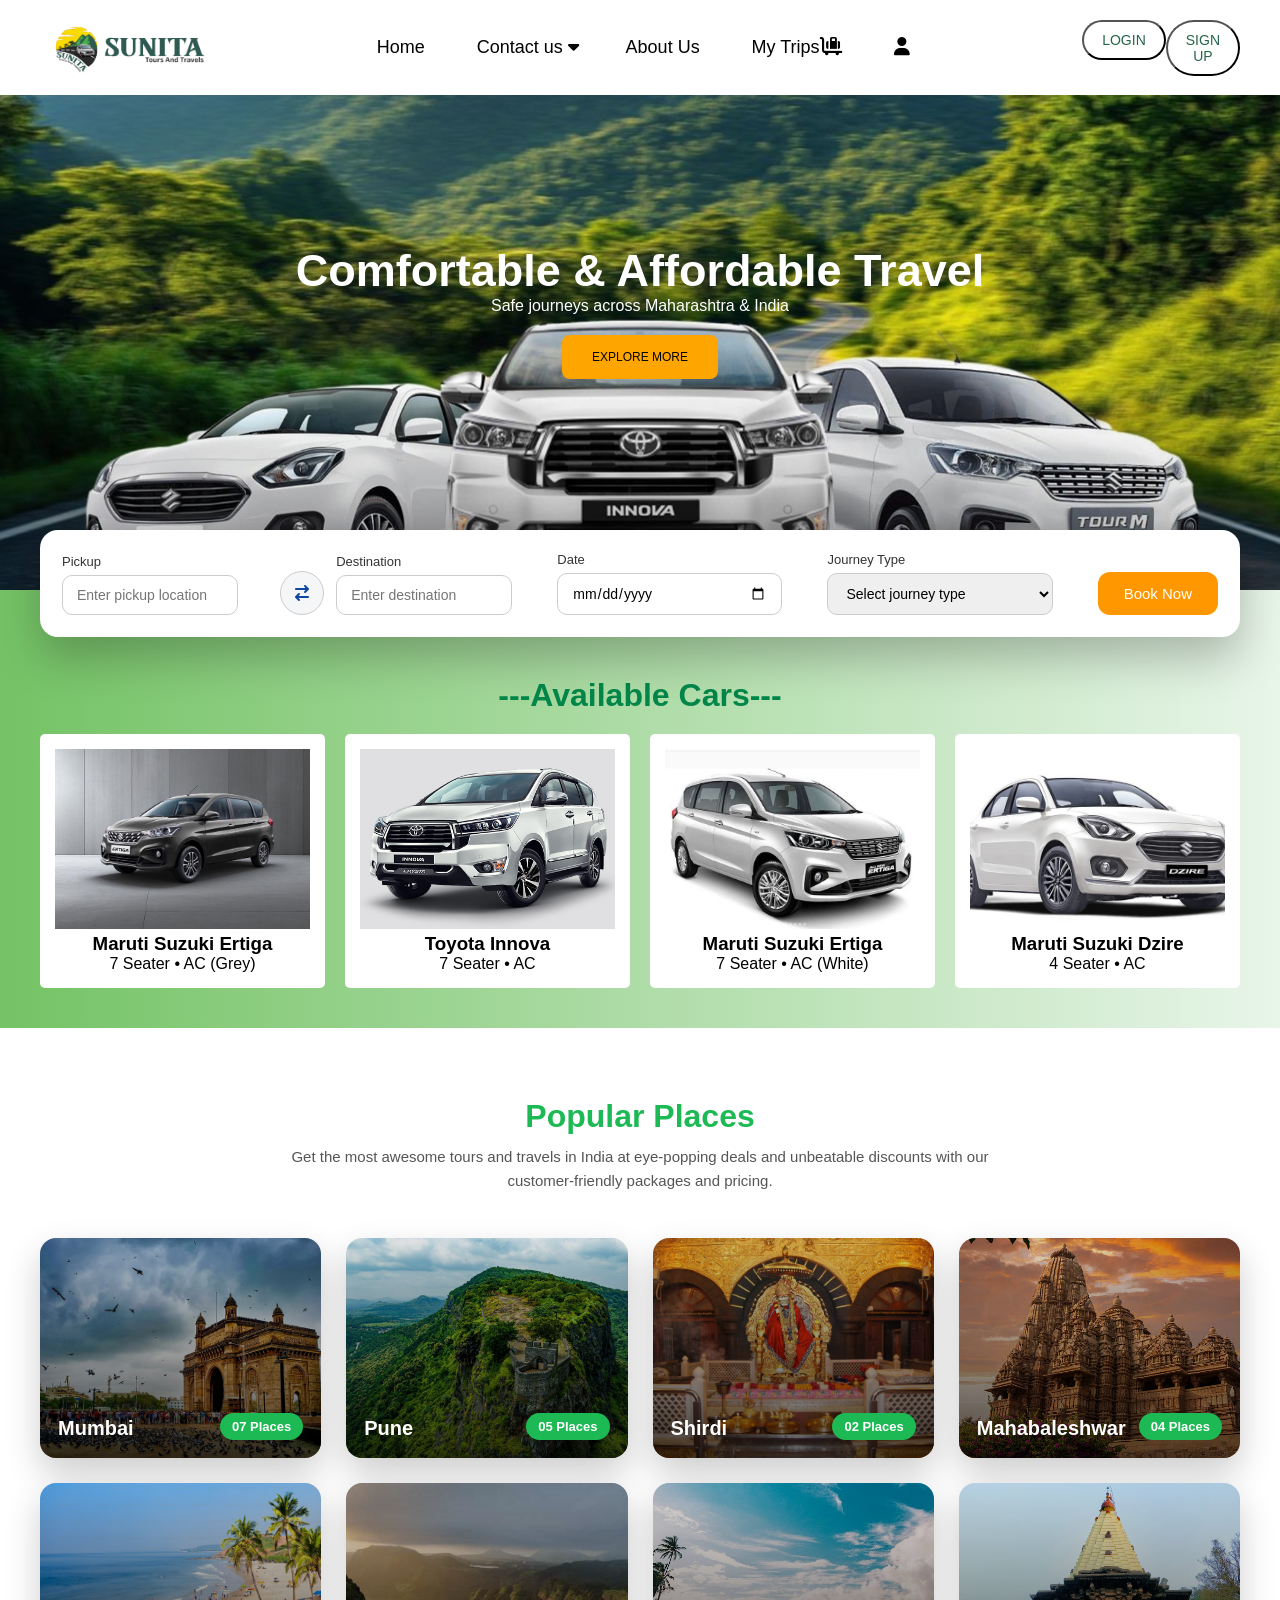
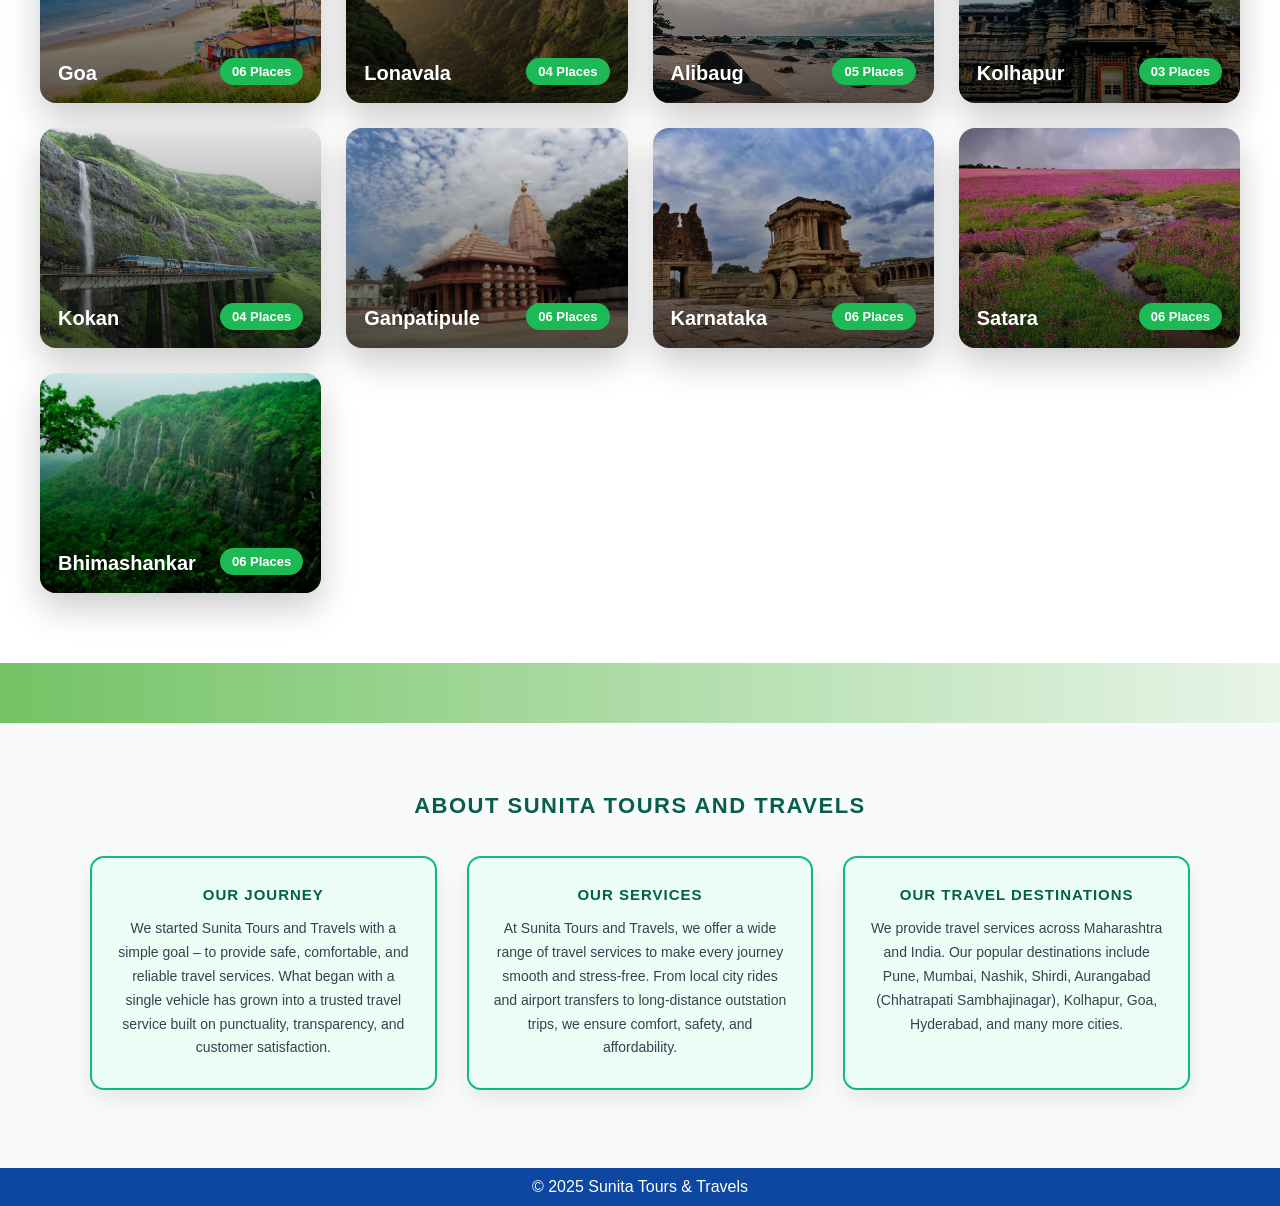
==== index.html @ f8dcc21a "Update index.html" ====
<!DOCTYPE html>
<html lang="en">
<head>
  <meta charset="UTF-8">
  <meta name="viewport" content="width=device-width, initial-scale=1, maximum-scale=1">
  <title>Sunita Tours & Travels</title>
  <link rel="stylesheet" href="css/style.css">
  <link rel="stylesheet" href="css/about-us.css">
  <link rel="stylesheet"
    href="https://cdnjs.cloudflare.com/ajax/libs/font-awesome/6.5.0/css/all.min.css">
     <link rel="stylesheet" href="css/responsive.css">
</head>
<body>

<!-- HEADER -->
<header>
  <img src="images/logo.jpg" alt="Sunita">

    <div class="outer nav-links" id="navLinks">

        <a href="index.html">Home</a>
        
        <div class="dropdown">
            <button class="dropbtn">Contact us <i><i class="fa-solid fa-caret-down"></i></i></button>
            <div class="dropdown-content">
                <a href="tel:+918796309328">📞 Call</a>
                <a href="https://wa.me/8850814933" target="_blank">💬 WhatsApp</a>
            </div>
        </div>

        <a href="#about-us">About Us</a>
        <a href="my-trips.html">My Trips<i class="fa-solid fa-cart-flatbed-suitcase"></i></a>
        <div class="profile"><a href="my-profile.html"><i class="fa-solid fa-user"></i></a></div> 
        <button id="logoutBtn" onclick="logout()" style="display:none">LOGOUT</button>
    </div>

    
  </div>
    <div class="signup">
        <a href="login.html"><button>LOGIN</button></a>
        <a href="signup.html"><button>SIGN UP</button></a>
    </div>
    <button class="hamburger" id="hamburger">
      <span></span>
      <span></span>
      <span></span>
    </button>


</header>

<!-- HERO SECTION -->
<section class="hero">
  <h1>Comfortable & Affordable Travel</h1>
  <p>Safe journeys across Maharashtra & India</p>
  <a href="#places"><button class="main-btn">EXPLORE MORE</button></a>
</section>

<!-- SEARCH / BOOKING BAR -->
<section class="search-bar-section">
  <form class="search-bar" id="searchForm">

    <div class="location-group">

      <!-- PICKUP -->
      <div class="search-field pickup-field">
        <label>Pickup</label>
        <input type="text" id="pickup" name = "pickup" placeholder="Enter pickup location" autocomplete="off">
        <div class="suggestions" id="pickupSuggestions"></div>
      </div>
      
      <div class="swap-icon" id="swapBtn">
        <i class="fa-solid fa-arrow-right-arrow-left"></i>
      </div>

      <!-- DESTINATION -->
      <div class="search-field">
        <label>Destination</label>
        <input type="text" id="destination" name="destination" placeholder="Enter destination" autocomplete="off">
        <div class="suggestions" id="destinationSuggestions"></div>
      </div>

    </div>


    <!-- DATE -->
    <div class="search-field">
      <label>Date</label>
      <input type="date" name="date" required>
    </div>

    <!-- JOURNEY TYPE -->
    <div class="search-field">
      <label>Journey Type</label>
      <select name="journeyType" required>
        <option value="">Select journey type</option>
        <option value="One Way">One Way (Only Drop)</option>
        <option value="Two Way">Two Way (Drop & Return)</option>
      </select>
    </div>

    <!-- BUTTON -->
    <div class="search-btn">
      <button type="submit">Book Now</button>
    </div>

  </form>
</section>



<!-- AVAILABLE CARS -->
<section id="cars" class="cars">
  <h2>---Available Cars---</h2>

  <div class="car-grid">
    <div class="car-card" data-details="Maruti Suzuki Ertiga Diesel AC MH46BU7698">
      <img src="images/ertigaGrey.avif">
      <h3>Maruti Suzuki Ertiga</h3>
      <p>7 Seater • AC (Grey)</p>
      
    </div>

    <div class="car-card" data-details="Toyota Innovav Crysta Diesel AC MH47BL7272">
      <img src="images/innovaWhite.avif">
      <h3>Toyota Innova</h3>
      <p>7 Seater • AC</p>
      
    </div>

    <div class="car-card" data-details="Maruti Suzuki Ertiga Diesel AC MH45AE1333">
      <img src="images/ertigaWhite.avif">
      <h3>Maruti Suzuki Ertiga</h3>
      <p>7 Seater • AC (White)</p>
      
    </div>

    <div class="car-card" data-details="Maruti Suzuki Dzire Diesel AC MH05EL7810">
      <img src="images/marutiSuzuki.jpg">
      <h3>Maruti Suzuki Dzire</h3>
      <p>4 Seater • AC</p>
      
    </div>
  </div>
</section>

<!-- POPULAR PLACES SECTION -->
<section class="popular-places" id="places">

  <h2 class="section-title">Popular Places</h2>
  <p class="section-subtitle">
    Get the most awesome tours and travels in India at eye-popping deals
    and unbeatable discounts with our customer-friendly packages and pricing.
  </p>

  <div class="places-grid">

    <!-- PLACE 1 -->
    <div class="place-card">
      <img src="images/mumbai.jpg" alt="Mumbai">
      <div class="place-overlay">
        <h3>Mumbai</h3>
        <span class="badge">07 Places</span>
      </div>
    </div>

    <!-- PLACE 2 -->
    <div class="place-card">
      <img src="images/pune.jpg" alt="Pune">
      <div class="place-overlay">
        <h3>Pune</h3>
        <span class="badge">05 Places</span>
      </div>
    </div>

    <!-- PLACE 3 -->
    <div class="place-card">
      <img src="images/shirdi.jpg" alt="Shirdi">
      <div class="place-overlay">
        <h3>Shirdi</h3>
        <span class="badge">02 Places</span>
      </div>
    </div>

    <!-- PLACE 4 -->
    <div class="place-card">
      <img src="images/mahabaleshwar.jpg" alt="Mahabaleshwar">
      <div class="place-overlay">
        <h3>Mahabaleshwar</h3>
        <span class="badge">04 Places</span>
      </div>
    </div>

    <!-- PLACE 5 -->
    <div class="place-card">
      <img src="images/goa.jpg" alt="Goa">
      <div class="place-overlay">
        <h3>Goa</h3>
        <span class="badge">06 Places</span>
      </div>
    </div>

    

   <!-- 6 -->
    <div class="place-card">
      <img src="images/lonavala.jpg" alt="Lonavala">
      <div class="place-overlay">
        <h3>Lonavala</h3>
        <span class="badge">04 Places</span>
      </div>
    </div>

  <!-- 7 -->
  <div class="place-card">
    <img src="images/alibaug.jpg" alt="Alibaug">
    <div class="place-overlay">
      <h3>Alibaug</h3>
      <span class="badge">05 Places</span>
    </div>
  </div>

  <!-- 8 -->
  <div class="place-card">
    <img src="images/kolhapur.jpg" alt="Kolhapur">
    <div class="place-overlay">
      <h3>Kolhapur</h3>
      <span class="badge">03 Places</span>
    </div>
  </div>

  <!-- 9 -->
  <div class="place-card">
    <img src="images/kokan.jpg" alt="Kokan">
    <div class="place-overlay">
      <h3>Kokan</h3>
      <span class="badge">04 Places</span>
    </div>
  </div>

  <!-- 10 -->
  <div class="place-card">
    <img src="images/ganpatipule.jpg" alt="Ganpatipule">
    <div class="place-overlay">
      <h3>Ganpatipule</h3>
      <span class="badge">06 Places</span>
    </div>
  </div>

  <!-- 11 -->
  <div class="place-card">
    <img src="images/karnataka.jpg" alt="Karnataka">
    <div class="place-overlay">
      <h3>Karnataka</h3>
      <span class="badge">06 Places</span>
    </div>
  </div>

  <!-- 12 -->
  <div class="place-card">
    <img src="images/satara.jpg" alt="Satara">
    <div class="place-overlay">
      <h3>Satara</h3>
      <span class="badge">06 Places</span>
    </div>
  </div>

  <!-- 13 -->
  <div class="place-card">
    <img src="images/bhimashankar.jpg" alt="Bhimashankar">
    <div class="place-overlay">
      <h3>Bhimashankar</h3>
      <span class="badge">06 Places</span>
    </div>
  </div>

  </div>
</section>

<!-- ABOUT SECTION -->
<section class="about-section" id="about-us">

  <h2 class="about-title">ABOUT SUNITA TOURS AND TRAVELS</h2>

  <div class="about-container">

    <!-- OUR JOURNEY -->
    <div class="about-card">
      <h3>OUR JOURNEY</h3>
      <p>
        We started Sunita Tours and Travels with a simple goal –
        to provide safe, comfortable, and reliable travel services.
        What began with a single vehicle has grown into a trusted
        travel service built on punctuality, transparency,
        and customer satisfaction.
      </p>
    </div>

    <!-- OUR SERVICES (HIGHLIGHTED) -->
    <div class="about-card highlight">
      <h3>OUR SERVICES</h3>
      <p>
        At Sunita Tours and Travels, we offer a wide range of travel
        services to make every journey smooth and stress-free.
        From local city rides and airport transfers to long-distance
        outstation trips, we ensure comfort, safety, and affordability.
      </p>
    </div>

    <!-- OUR DESTINATIONS -->
    <div class="about-card">
      <h3>OUR TRAVEL DESTINATIONS</h3>
      <p>
        We provide travel services across Maharashtra and India.
        Our popular destinations include Pune, Mumbai, Nashik,
        Shirdi, Aurangabad (Chhatrapati Sambhajinagar),
        Kolhapur, Goa, Hyderabad, and many more cities.
      </p>
    </div>

  </div>

</section>

<footer>

  <p>© 2025 Sunita Tours & Travels</p>
</footer>
<script src="config.js"></script>

<script src="js/osrm.js"></script>
  <!-- ✅ HAMBURGER SCRIPT (FIX) -->
<script>
  document.addEventListener("DOMContentLoaded", () => {
    const hamburger = document.getElementById("hamburger");
    const navLinks = document.getElementById("navLinks");

    if (!hamburger || !navLinks) return;

    hamburger.addEventListener("click", () => {
      navLinks.classList.toggle("active");
    });
  });
</script>

</body>
</html>
<script src="js/main.js"></script>

</body>
</html>
---- css/style.css ----
* {
  margin: 0;
  padding: 0;
  font-family: BlinkMacSystemFont, "Segoe UI", sans-serif
  
}

body {
  min-height: 100vh;
  background: linear-gradient(to right, #74c365, #e8f5e9);
}

/* HEADER */
header {
  background: white;
  min-height: 50px;
  color: black;
  padding: 15px 40px;
  display: flex;
  align-items: center;
}

header img{
    display: inline;
    width: 15%;
}

.outer{
  width: 60%;
  display: flex;
}
.outer a {
  color: black;
  margin-right: 15px;
  text-decoration: none;
  font-size: 18px;
}

header .outer a :hover{
  text-decoration: underline black;
}
header .outer{
  justify-content: space-evenly;
  margin: 0% 10%;

}

header .signup{
  display: flex;
    justify-self: flex-end;
    width: 15%;
  
    
}
header .signup a button{
    color: #26664b;
    background-color: transparent;
    padding: 10px 18px 10px 18px;
    border-radius: 30px;
    font-size: 14px;
    
}

.signup button:hover{
  background-color: #018749;
  color: white;
  border: none;
}


/* DROPDOWN */
.dropdown {
  display: inline-block;
  
}

.dropbtn {
  background: none;
  color: black;
  border: none;
  cursor: pointer;
  font-size: 18px;
}

.dropbtn i{
  margin-right: 5px;
}
.dropdown-content {
  display: none;
  position: absolute;
  background: white;
}

.dropdown-content a {
  display: block;
  padding: 10px;
  color: black;
  text-decoration: none;

}

.dropdown:hover .dropdown-content {
  display: block;
}

/* HERO */
.hero {
  background: url("../images/hero_image2.jpg") center/cover no-repeat;
  height: 55vh;
  width: auto;
  color: white;
  text-align: center;
  padding-top: 150px;
  margin-top: 0px;
  
}

.hero h1 {
  font-size: 45px;
}

.main-btn {
  padding: 15px 30px;
  font-size: 12px;
  background: orange;
  border: none;
  margin-top: 20px;
  border-radius: 8px;
}

/* SEARCH BAR SECTION */
.search-bar-section {
  position: relative;
  margin-top: -60px;
  padding: 0 20px;
  z-index: 5;
}


/* MAIN BAR */
.search-bar {
  max-width: 1200px;
  margin: auto;
  background: #fff;
  padding: 22px;
  border-radius: 18px;
  display: flex;
  align-items: flex-end;
  gap: 45px;
  box-shadow: 0 20px 45px rgba(0, 0, 0, 0.25);
}

/* FIELD */
.search-field {
  flex: 1;
}

.search-field label {
  display: block;
  font-size: 13px;
  margin-bottom: 6px;
  color: #333;
}


.search-field input,
.search-field select {
  width: 100%;
  padding: 11px 14px;
  border-radius: 10px;
  border: 1px solid #ccc;
  font-size: 14px;
  gap: 14px;
}


.search-field input:focus,
.search-field select:focus {
  outline: none;
  border-color: #74c365;
}

.location-group {
  display: flex;
  align-items: flex-end;
  gap: 12px;
  flex: 2; /* takes more space than other fields */
}



/* Suggestions dropdown */
.suggestions {
  position: absolute;
  top: 100%;
  left: 0;
  right: 0;
  background: #fff;
  border-radius: 10px;
  box-shadow: 0 12px 30px rgba(0,0,0,0.2);
  z-index: 999;
  max-height: 260px;
  overflow-y: auto;
  display: none;
}

/* Suggestion item */
.suggestion-item {
  padding: 12px;
  cursor: pointer;
  display: flex;
  gap: 10px;
  align-items: center;
  border-bottom: 1px solid #eee;
}

.suggestion-item:last-child {
  border-bottom: none;
}

.suggestion-item i {
  color: #0d47a1;
}

.suggestion-item:hover {
  background: #f4f6f8;
}

/* Ensure parent is relative */
.search-field {
  position: relative;
}


/* swap icon */
.swap-icon {
  width: 44px;
  height: 44px;
  border-radius: 50%;
  background: #f4f6f8;
  border: 1px solid #ccc;
  display: flex;
  align-items: center;
  justify-content: center;
  cursor: pointer;
  transition: 0.3s;
  margin-left: 30px;
}

.swap-icon i {
  font-size: 16px;
  color: #0d47a1;
}

.swap-icon:hover {
  background: #0d47a1;
}

.swap-icon:hover i {
  color: #fff;
}

/* BUTTON */
.search-btn button {
  padding: 13px 26px;
  background: #ff9800;
  color: white;
  border: none;
  border-radius: 12px;
  font-size: 15px;
  cursor: pointer;
  transition: 0.3s;
  white-space: nowrap;
}

.search-btn button:hover {
  background: #e68900;
}

/* RESPONSIVE FIX */
@media (max-width: 1000px) {
  .search-bar {
    flex-wrap: wrap;
  }

  .swap-icon {
    order: 3;
    margin: 10px auto 0;
  }

  .search-btn {
    width: 100%;
  }

  .search-btn button {
    width: 100%;
  }
}

@media (max-width: 500px) {
  .search-bar-section {
    margin-top: -40px;
  }
}


/* CARS */
.cars {
  padding: 40px;
  text-align: center;

}

.cars h2{
  font-size: 32px;
  color: #018749;
  margin-bottom: 20px;
}
.car-grid {
  display: grid;
  grid-template-columns: repeat(auto-fit, minmax(250px, 1fr));
  gap: 20px;
  border-radius: 15px;
}

.car-card {
  background: white;
  padding: 15px;
  border-radius: 5px;
}

.car-card img {
  width: 100%;
  height: 180px;
  object-fit: cover;
}

.car-card button {
  background: #018749;
  color: white;
  border: none;
  padding: 10px;
  margin-top: 10px;
  border-radius: 8px;

}

/* AUTH */
.auth-body {
  background: linear-gradient(to right, #0d47a1, #1976d2);
  height: 100vh;
  min-width: 800px;
}

.auth-form {
  background: white;
  max-width: 250px;
  margin: 0px 50px 0px 50px;
  padding: 10px 10px 5px 0px;
  border-radius: 5px;
}

.auth-form .signup{
    padding: 20px 50px 10px 20px;
}



.auth-form input, .auth-form button {
  width: 50%;
  margin: 5px 0;
  padding: 10px;
}


footer {
  background: #0d47a1;
  color: white;
  text-align: center;
  padding: 10px;
}

/* =========================
   POPULAR PLACES SECTION
========================= */

.popular-places {
  padding: 70px 20px;
  background: #ffffff;
}

.section-title {
  text-align: center;
  font-size: 32px;
  color: #1DB954;
  margin-bottom: 10px;
}

.section-subtitle {
  text-align: center;
  max-width: 700px;
  margin: auto;
  font-size: 15px;
  color: #555;
  line-height: 1.6;
  margin-bottom: 45px;
}

/* GRID */
.places-grid {
  max-width: 1200px;
  margin: auto;
  display: grid;
  grid-template-columns: repeat(auto-fit, minmax(280px, 1fr));
  gap: 25px;
}

/* CARD */
.place-card {
  position: relative;
  border-radius: 16px;
  overflow: hidden;
  height: 220px;
  box-shadow: 0 15px 35px rgba(0,0,0,0.2);
  cursor: pointer;
}

.place-card img {
  width: 100%;
  height: 100%;
  object-fit: cover;
  transition: transform 0.5s;
}

.place-card:hover img {
  transform: scale(1.08);
}

/* OVERLAY */
.place-overlay {
  position: absolute;
  inset: 0;
  background: linear-gradient(
    to top,
    rgba(0,0,0,0.65),
    rgba(0,0,0,0.1)
  );
  display: flex;
  align-items: flex-end;
  justify-content: space-between;
  padding: 18px;
  color: white;
}

.place-overlay h3 {
  font-size: 20px;
  margin: 0;
}

/* BADGE */
.badge {
  background: #1DB954;
  padding: 6px 12px;
  border-radius: 20px;
  font-size: 13px;
  font-weight: 600;
}

/* RESPONSIVE */
@media (max-width: 768px) {
  .section-title {
    font-size: 24px;
  }

  .place-card {
    height: 200px;
  }
}

@media (max-width: 480px) {
  .place-card {
    height: 180px;
  }

  .place-overlay h3 {
    font-size: 18px;
  }
}


/* ===============================
   CAR CARD HOVER EFFECT
================================ */

.car-card {
  position: relative;
  overflow: hidden;
  transition: transform 0.35s ease, box-shadow 0.35s ease;
}

/* Scale & shadow on hover */
.car-card:hover {
  transform: scale(1.05);
  box-shadow: 0 18px 35px rgba(0, 0, 0, 0.25);
  z-index: 2;
}

/* EXTRA DETAILS LAYER */
.car-card::after {
  content: attr(data-details);
  position: absolute;
  bottom: -120%;
  left: 0;
  width: 100%;
  height: 100%;
  background: black;
  color: white;
  font-size: 20px;
  padding: 20;
  white-space: pre-line;
  display: flex;
  align-items: center;
  justify-content: center;
  text-align: center;
  transition: bottom 0.4s ease;
  
}

/* Slide details up */
.car-card:hover::after {
  bottom: 0;
  
}

/* MOBILE SAFE */
@media (max-width: 768px) {
  .car-card:hover {
    transform: none;
  }

  .car-card::after {
    display: none;
  }
}
---- css/about-us.css ----
/* ABOUT SECTION */
.about-section {
  background: #f8fafc;
  padding: 70px 20px;
  margin-top: 60px;

}

.about-title {
  text-align: center;
  font-size: 22px;
  letter-spacing: 1.5px;
  color: #065f46;
  margin-bottom: 45px;
  font-weight: 600;
  
}

.about-container {
  max-width: 1100px;
  margin: auto;
  display: grid;
  grid-template-columns: repeat(auto-fit, minmax(260px, 1fr));
  gap: 30px;
}

.about-card {
  background: #ffffff;
  padding: 28px 22px;
  text-align: center;
  border-radius: 14px;
  box-shadow: 0 10px 25px rgba(0,0,0,0.08);
  border: 2px solid #10b981;
  background: #ecfdf5;
  transform: translateY(-8px);
}

.about-card h3 {
  font-size: 15px;
  letter-spacing: 1px;
  margin-bottom: 14px;
  color: #065f46;
}

.about-card p {
  font-size: 14px;
  line-height: 1.7;
  color: #374151;
}

/* Highlight middle card (Our Services) */
.about-card.highlight {
  border: 2px solid #10b981;
  background: #ecfdf5;
  transform: translateY(-8px);
}

/* Mobile fix */
@media (max-width: 768px) {
  .about-card.highlight {
    transform: none;
  }
}
---- css/responsive.css ----
/* ===============================
   GLOBAL MOBILE FIX
================================ */
* {
  box-sizing: border-box;
}

html, body {
  width: 100%;
  overflow-x: hidden;
}

/* ===============================
   HAMBURGER BUTTON
================================ */
.hamburger {
  display: none;
  background: none;
  border: none;
  cursor: pointer;
  margin-left: 12px;
}

.hamburger span {
  display: block;
  width: 24px;
  height: 2px;
  margin: 5px 0;
  background: #000;
  transition: 0.3s;
}

/* ===============================
   MOBILE HEADER
================================ */
@media (max-width: 768px) {

  header {
    padding: 10px 16px;
    justify-content: space-between;
  }

  header img {
    width: 120px;
  }

  /* Hide desktop menu */
  .nav-links {
    position: absolute;
    top: 70px;
    left: 0;
    width: 100%;
    background: #fff;
    flex-direction: column;
    align-items: center;
    gap: 20px;
    padding: 20px 0;
    display: none;
    box-shadow: 0 12px 25px rgba(0,0,0,0.15);
    z-index: 999;
  }

  /* Show menu when active */
  .nav-links.active {
    display: flex;
  }

  /* Hide desktop spacing */
  .outer {
    margin: 0;
  }

  /* Signup + hamburger alignment */
  header .signup {
    width: auto;
    display: flex;
    align-items: center;
    gap: 8px;
  }

  /* Show hamburger ONLY on mobile */
  .hamburger {
    display: block;
  }
}

/*=====================================================
   SEARCH BAR (CRITICAL FIX)
===================================================== */
@media (max-width: 768px) {
  .search-bar {
    flex-direction: column;
    gap: 14px;
    padding: 18px;
  }

  .location-group {
    flex-direction: column;
    gap: 12px;
    width: 100%;
  }

  .swap-icon {
    margin: 0 auto;
  }

  .search-field {
    width: 100%;
  }

  .search-field input,
  .search-field select {
    font-size: 15px;
    padding: 12px;
  }

  .search-btn button {
    width: 100%;
    font-size: 16px;
    padding: 14px;
  }
}

/* ===============================
   AUTH PAGES (LOGIN / SIGNUP)
================================ */
@media (max-width: 768px) {

  .auth-body {
    min-width: 100%;
    height: auto;
  }

  .auth-container {
    flex-direction: column;
  }

  .auth-left,
  .auth-right {
    width: 100%;
  }

  .auth-left {
    min-height: 220px;
  }

  .auth-form {
    max-width: 90%;
    margin: 0 auto;
  }
}

/* ===============================
   CARS GRID MOBILE
================================ */
@media (max-width: 600px) {
  .car-grid {
    grid-template-columns: 1fr;
  }
}

/* ===============================
   POPULAR PLACES MOBILE
================================ */
@media (max-width: 600px) {
  .places-grid {
    grid-template-columns: 1fr;
  }
}
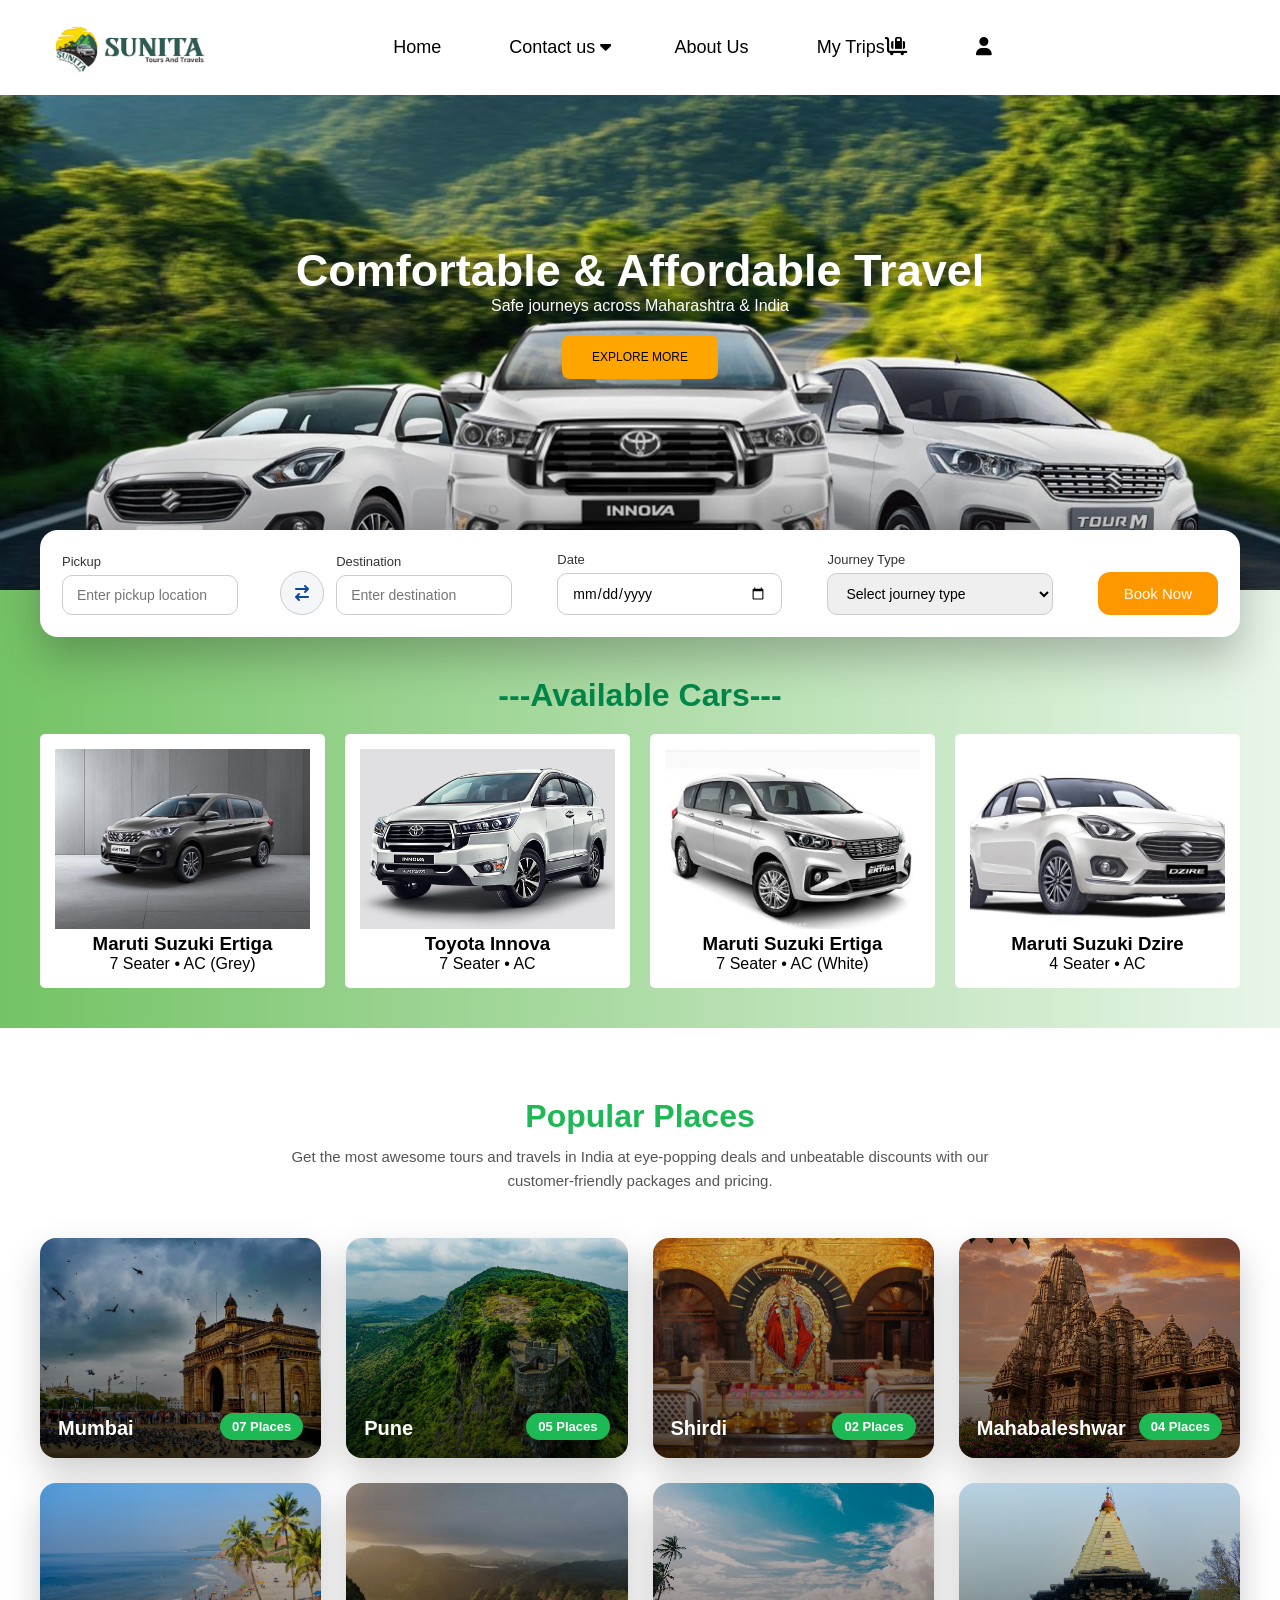
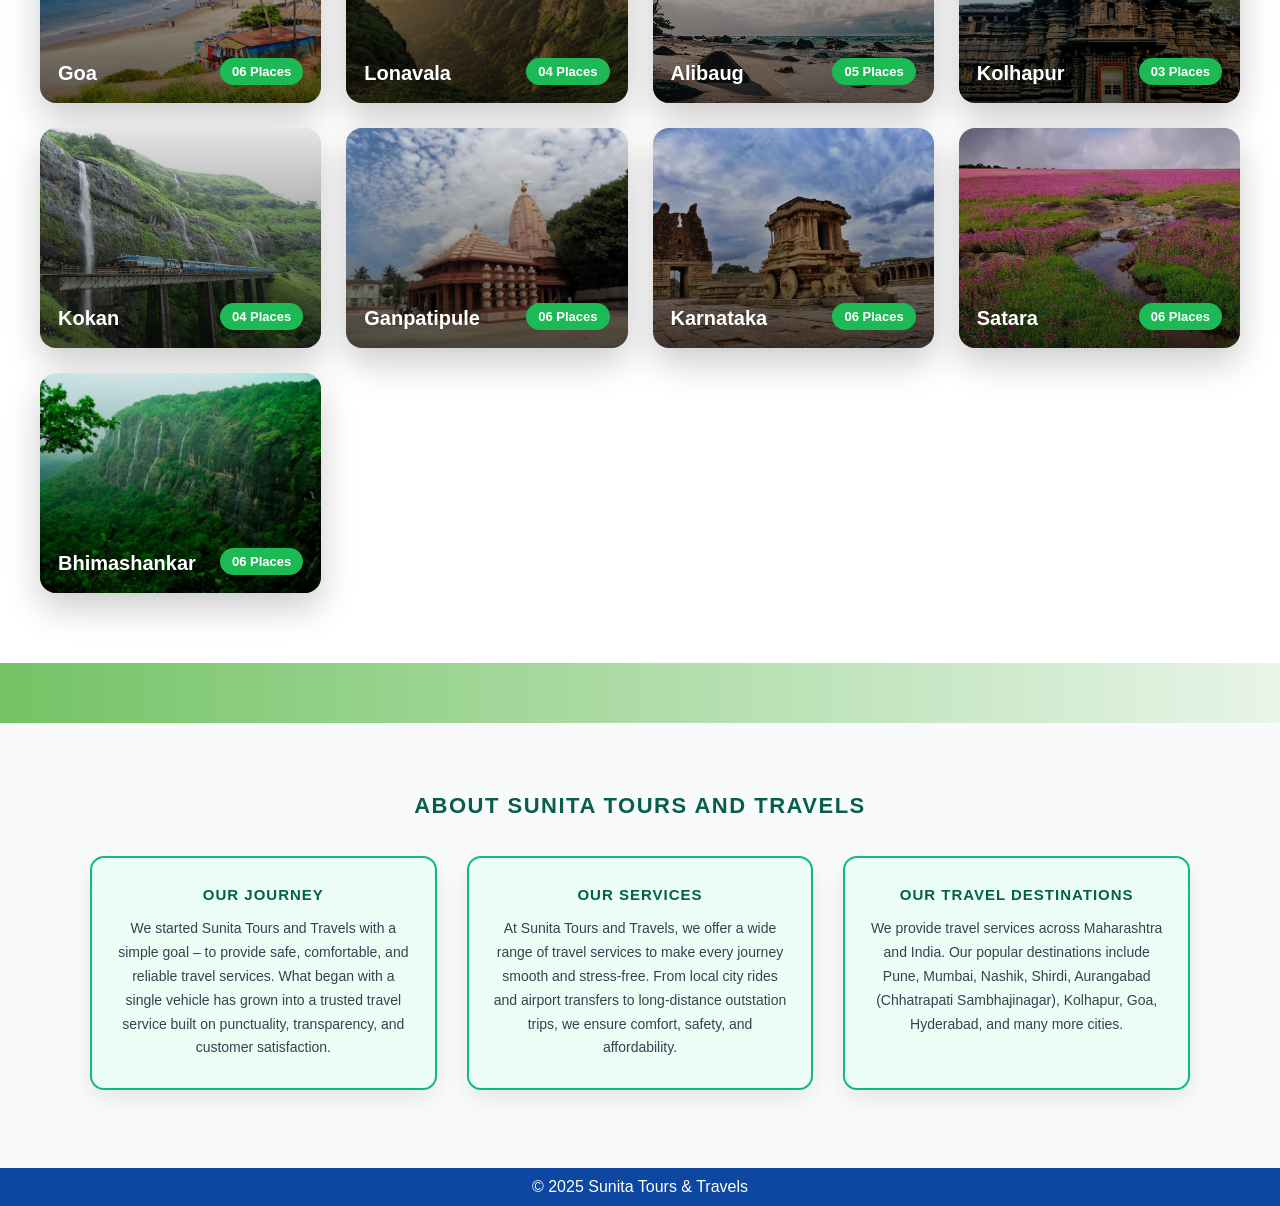
==== commit 23911972: "Update index.html" ====
--- a/index.html
+++ b/index.html
@@ -4,6 +4,7 @@
   <meta charset="UTF-8">
   <meta name="viewport" content="width=device-width, initial-scale=1, maximum-scale=1">
   <title>Sunita Tours & Travels</title>
+  <link rel="icon" type="image/x-icon" href="favicon.png">
   <link rel="stylesheet" href="css/style.css">
   <link rel="stylesheet" href="css/about-us.css">
   <link rel="stylesheet"
@@ -23,8 +24,8 @@
         <div class="dropdown">
             <button class="dropbtn">Contact us <i><i class="fa-solid fa-caret-down"></i></i></button>
             <div class="dropdown-content">
-                <a href="tel:+918796309328">📞 Call</a>
-                <a href="https://wa.me/8850814933" target="_blank">💬 WhatsApp</a>
+                <a href="tel:+918850814933">📞 Call</a>
+                <a href="https://wa.me/+918796309328 " target="_blank">💬 WhatsApp</a>
             </div>
         </div>
 
@@ -36,10 +37,10 @@
 
     
   </div>
-    <div class="signup">
+    <!-- <div class="signup">
         <a href="login.html"><button>LOGIN</button></a>
         <a href="signup.html"><button>SIGN UP</button></a>
-    </div>
+    </div> -->
     <button class="hamburger" id="hamburger">
       <span></span>
       <span></span>
